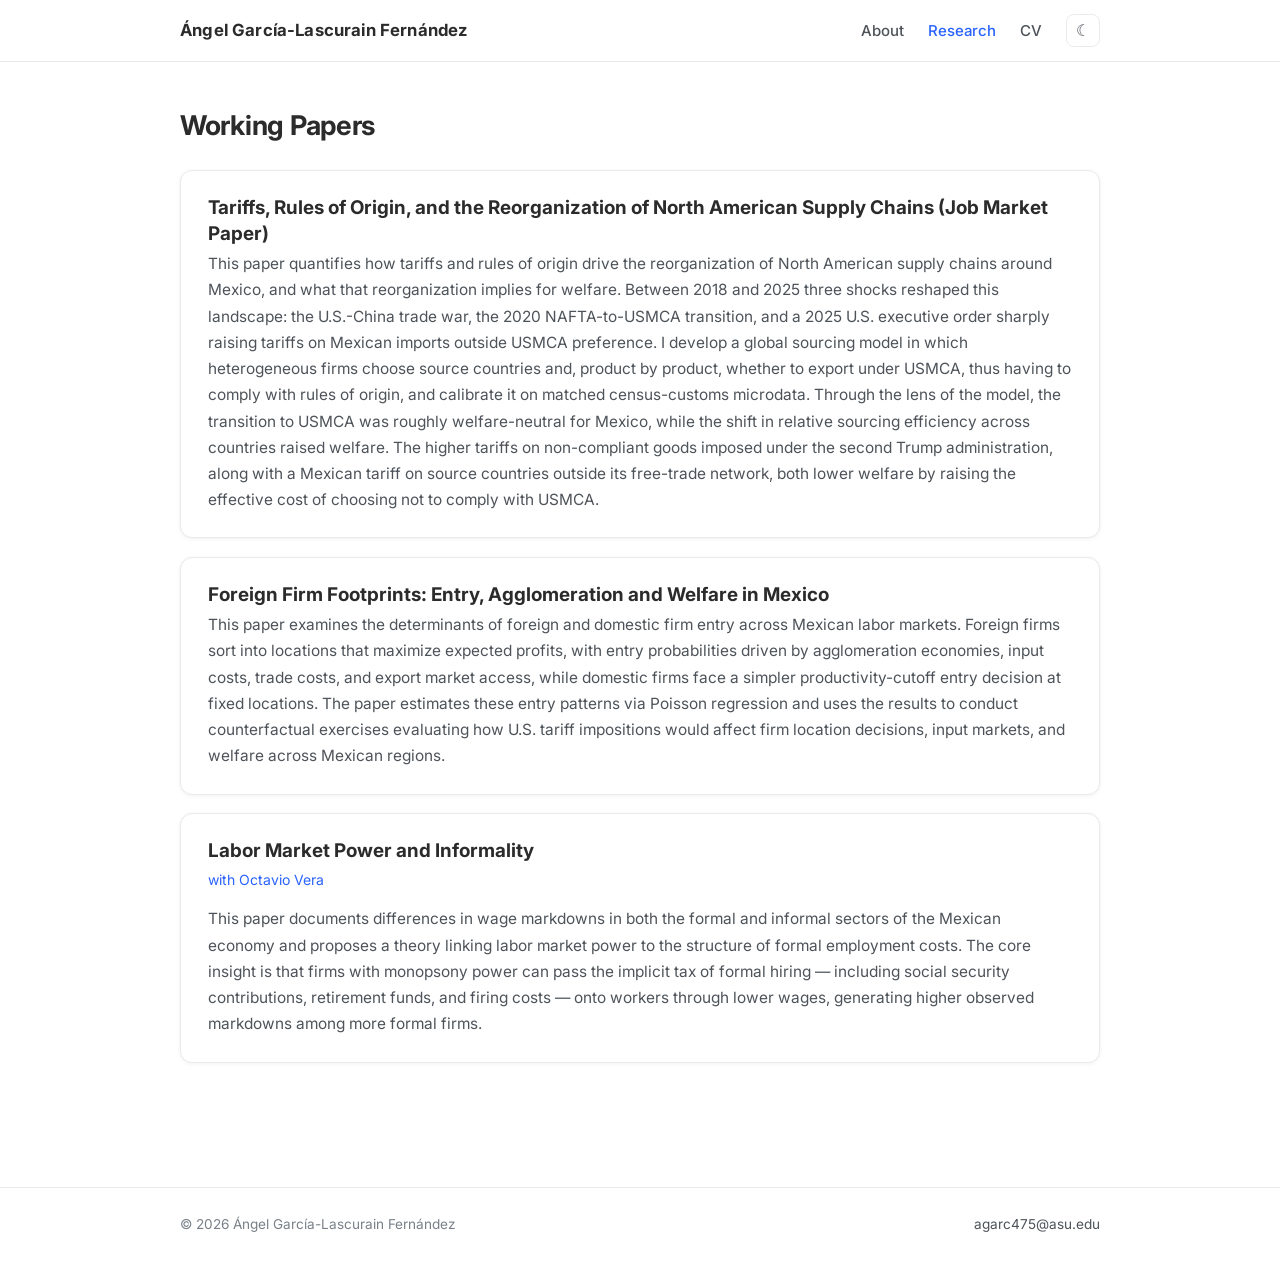
==== research.html @ 1fa1cadf "stuff" ====
<!DOCTYPE html>
<html lang="en">
<head>
<meta charset="utf-8">
<meta name="viewport" content="width=device-width, initial-scale=1">
<title>Research — Ángel García-Lascurain Fernández</title>
<meta name="description" content="Working papers and research by Ángel García-Lascurain Fernández: trade policy, supply chains, firm entry, and labor market informality in Mexico.">
<link rel="preconnect" href="https://fonts.googleapis.com">
<link rel="preconnect" href="https://fonts.gstatic.com" crossorigin>
<link href="https://fonts.googleapis.com/css2?family=Inter:wght@400;500;600;700&display=swap" rel="stylesheet">
<link rel="icon" type="image/png" href="assets/asu.png">
<link rel="stylesheet" href="style.css">
<script>
(function(){
  var t;
  try { t = localStorage.getItem("theme"); } catch(e) {}
  if (!t) t = window.matchMedia && window.matchMedia("(prefers-color-scheme: dark)").matches ? "dark" : "light";
  document.documentElement.setAttribute("data-theme", t);
})();
</script>
</head>
<body>

<header>
  <div class="nav-inner">
    <a class="brand" href="index.html">Ángel García-Lascurain Fernández</a>
    <nav>
      <a href="index.html">About</a>
      <a href="research.html" aria-current="page">Research</a>
      <a href="assets/Garcia-Lascurain_CV.pdf" target="_blank" rel="noopener">CV</a>
      <button class="theme-toggle" id="themeToggle" aria-label="Toggle dark mode">☾</button>
    </nav>
  </div>
</header>

<main>

  <section>
    <h2>Working Papers</h2>

    <div class="card">
      <h3>Tariffs, Rules of Origin, and the Reorganization of North American Supply Chains (Job Market Paper) </h3>
      <p class="abstract">This paper quantifies how tariffs and rules of origin drive the reorganization of North American supply chains around Mexico, and what that reorganization implies for welfare. Between 2018 and 2025 three shocks reshaped this landscape: the U.S.-China trade war, the 2020 NAFTA-to-USMCA transition, and a 2025 U.S. executive order sharply raising tariffs on Mexican imports outside USMCA preference. I develop a global sourcing model in which heterogeneous firms choose source countries and, product by product, whether to export under USMCA, thus having to comply with rules of origin, and calibrate it on matched census-customs microdata. Through the lens of the model, the transition to USMCA was roughly welfare-neutral for Mexico, while the shift in relative sourcing efficiency across countries raised welfare. The higher tariffs on non-compliant goods imposed under the second Trump administration, along with a Mexican tariff on source countries outside its free-trade network, both lower welfare by raising the effective cost of choosing not to comply with USMCA.</p>
    </div>

    <div class="card">
      <h3>Foreign Firm Footprints: Entry, Agglomeration and Welfare in Mexico</h3>
      <p class="abstract">This paper examines the determinants of foreign and domestic firm entry across Mexican labor markets. Foreign firms sort into locations that maximize expected profits, with entry probabilities driven by agglomeration economies, input costs, trade costs, and export market access, while domestic firms face a simpler productivity-cutoff entry decision at fixed locations. The paper estimates these entry patterns via Poisson regression and uses the results to conduct counterfactual exercises evaluating how U.S. tariff impositions would affect firm location decisions, input markets, and welfare across Mexican regions.</p>
    </div>

    <div class="card">
      <h3>Labor Market Power and Informality</h3>
      <p class="meta"><span class="co">with Octavio Vera</span></p>
      <p class="abstract">This paper documents differences in wage markdowns in both the formal and informal sectors of the Mexican economy and proposes a theory linking labor market power to the structure of formal employment costs. The core insight is that firms with monopsony power can pass the implicit tax of formal hiring — including social security contributions, retirement funds, and firing costs — onto workers through lower wages, generating higher observed markdowns among more formal firms.</p>
    </div>

  </section>

</main>

<footer>
  <div class="footer-inner">
    <span>© 2026 Ángel García-Lascurain Fernández</span>
    <span><a href="mailto:agarc475@asu.edu">agarc475@asu.edu</a></span>
  </div>
</footer>

<script>
document.getElementById("themeToggle").addEventListener("click", function () {
  var root = document.documentElement;
  var next = root.getAttribute("data-theme") === "dark" ? "light" : "dark";
  root.setAttribute("data-theme", next);
  try { localStorage.setItem("theme", next); } catch (e) {}
});
</script>

</body>
</html>
---- style.css ----
/* ===================================================================
   Ángel García-Lascurain Fernández — academic site
   Two-column intro (portrait beside bio), blue accent,
   interests/education columns, light & dark modes.
   =================================================================== */

:root {
  --bg: #ffffff;
  --surface: #ffffff;
  --surface-2: #f7f8fa;
  --ink: #2b2b2b;
  --ink-soft: #4d5359;
  --ink-faint: #798088;
  --accent: #2962ff;
  --accent-soft: #e8eeff;
  --rule: #e8eaed;
  --shadow: rgba(0, 0, 0, 0.06);
  --max: 60rem;
  --narrow: 46rem;
  --sans: "Inter", -apple-system, BlinkMacSystemFont, "Segoe UI", Roboto, sans-serif;
}

[data-theme="dark"] {
  --bg: #14161a;
  --surface: #1b1e24;
  --surface-2: #202430;
  --ink: #e8eaed;
  --ink-soft: #b4bac2;
  --ink-faint: #848b94;
  --accent: #6b93ff;
  --accent-soft: #202b4a;
  --rule: #2a2e36;
  --shadow: rgba(0, 0, 0, 0.35);
}

* { box-sizing: border-box; margin: 0; padding: 0; }

html { scroll-behavior: smooth; }

body {
  font-family: var(--sans);
  font-size: 1.0625rem;
  line-height: 1.7;
  color: var(--ink);
  background: var(--bg);
  -webkit-font-smoothing: antialiased;
  transition: background 200ms, color 200ms;
}

/* ---------- header / nav ---------- */

header {
  position: sticky;
  top: 0;
  z-index: 10;
  background: color-mix(in srgb, var(--bg) 90%, transparent);
  backdrop-filter: blur(10px);
  border-bottom: 1px solid var(--rule);
}

.nav-inner {
  max-width: var(--max);
  margin: 0 auto;
  padding: 0.85rem 1.25rem;
  display: flex;
  align-items: center;
  justify-content: space-between;
  gap: 1rem;
  flex-wrap: wrap;
}

.brand {
  font-size: 1.05rem;
  font-weight: 700;
  color: var(--ink);
  text-decoration: none;
  letter-spacing: 0.01em;
}

nav { display: flex; align-items: center; }

nav a {
  color: var(--ink-soft);
  text-decoration: none;
  font-size: 0.9375rem;
  font-weight: 500;
  margin-left: 1.5rem;
  transition: color 120ms;
}

nav a:hover { color: var(--accent); }

nav a[aria-current="page"] { color: var(--accent); }

.theme-toggle {
  margin-left: 1.5rem;
  background: none;
  border: 1px solid var(--rule);
  border-radius: 8px;
  width: 2.1rem;
  height: 2.1rem;
  display: inline-flex;
  align-items: center;
  justify-content: center;
  cursor: pointer;
  color: var(--ink-soft);
  font-size: 1rem;
  transition: color 120ms, border-color 120ms;
}

.theme-toggle:hover { color: var(--accent); border-color: var(--accent); }

/* ---------- intro (photo beside bio) ---------- */

.intro {
  display: grid;
  grid-template-columns: 18rem 1fr;
  gap: 3.2rem;
  align-items: stretch;
  padding-top: 3.6rem;
}

.intro-card { text-align: center; }

.profile-photo, .profile-monogram {
  width: 100%;
  max-width: 15.5rem;
  aspect-ratio: 3 / 4;
  object-fit: cover;
  border-radius: 10px;
  box-shadow: 0 4px 20px var(--shadow);
  margin-bottom: 1.35rem;
}

.profile-monogram {
  display: inline-flex;
  align-items: center;
  justify-content: center;
  font-size: 3.4rem;
  font-weight: 600;
  color: var(--accent);
  background: linear-gradient(135deg, var(--accent-soft), var(--surface-2));
  border: 1px solid var(--rule);
}

.intro-card h1 {
  font-size: 1.42rem;
  font-weight: 700;
  line-height: 1.3;
  text-wrap: balance;
  letter-spacing: -0.01em;
  margin-bottom: 0.45rem;
}

.intro-card h1 .nb { white-space: nowrap; }

.intro-card .role {
  font-size: 0.95rem;
  line-height: 1.5;
  color: var(--ink-soft);
}

.intro-card .org { font-size: 0.95rem; line-height: 1.5; margin-top: 0.1rem; }
.intro-card .org a { color: var(--accent); text-decoration: none; }
.intro-card .org a:hover { text-decoration: underline; }

.intro-links {
  display: flex;
  justify-content: center;
  flex-wrap: wrap;
  gap: 0.5rem;
  margin-top: 1.25rem;
}

.intro-links a {
  display: inline-flex;
  align-items: center;
  gap: 0.4rem;
  font-size: 0.85rem;
  font-weight: 500;
  color: var(--ink-soft);
  border: 1px solid var(--rule);
  border-radius: 7px;
  padding: 0.34rem 0.75rem;
  text-decoration: none;
  transition: color 120ms, border-color 120ms;
}

.intro-links a:hover { color: var(--accent); border-color: var(--accent); }

.intro-links svg { width: 0.9rem; height: 0.9rem; fill: currentColor; }

.intro-body {
  color: var(--ink-soft);
  border-left: 1px solid var(--rule);
  padding-left: 3.2rem;
  padding-top: 0.4rem;
}

.intro-body strong { color: var(--ink); }
.intro-body a { color: var(--accent); text-decoration: none; }
.intro-body a:hover { text-decoration: underline; }

/* ---------- layout ---------- */

main { max-width: var(--max); margin: 0 auto; padding: 0 1.25rem 4rem; }

section { padding: 2.6rem 0; border-top: 1px solid var(--rule); }

section:first-of-type { border-top: none; }

h2 {
  font-size: 1.7rem;
  font-weight: 700;
  letter-spacing: -0.01em;
  margin-bottom: 1.3rem;
}

.prose { color: var(--ink-soft); max-width: var(--narrow); }
.prose strong { color: var(--ink); }
p + p { margin-top: 0.9rem; }

a.inline { color: var(--accent); text-decoration: none; }
a.inline:hover { text-decoration: underline; }

/* ---------- interests / education columns ---------- */

#background .two-col { margin-top: 0; }

.two-col {
  display: grid;
  grid-template-columns: 1fr 1.3fr;
  gap: 2.5rem;
  margin-top: 2rem;
}

.two-col h3 {
  font-size: 1.15rem;
  font-weight: 700;
  margin-bottom: 0.8rem;
}

.interests { list-style: none; }

.interests li {
  color: var(--ink-soft);
  padding: 0.3rem 0 0.3rem 1.3rem;
  position: relative;
}

.interests li::before {
  content: "";
  position: absolute;
  left: 0;
  top: 0.95em;
  width: 0.45rem;
  height: 0.45rem;
  border-radius: 50%;
  background: var(--accent);
}

.edu { list-style: none; }

.edu li {
  display: flex;
  gap: 0.85rem;
  padding: 0.45rem 0;
  align-items: flex-start;
}

.edu svg {
  flex: 0 0 auto;
  width: 1.35rem;
  height: 1.35rem;
  fill: var(--accent);
  margin-top: 0.25rem;
}

.edu strong { display: block; line-height: 1.4; }

.edu span { color: var(--ink-faint); font-size: 0.9rem; }

/* ---------- paper cards ---------- */

.card {
  background: var(--surface);
  border: 1px solid var(--rule);
  border-radius: 12px;
  padding: 1.5rem 1.7rem;
  margin-bottom: 1.15rem;
  box-shadow: 0 1px 4px var(--shadow);
  transition: box-shadow 140ms, border-color 140ms;
}

.card:hover { box-shadow: 0 4px 14px var(--shadow); }

.card h3 {
  font-size: 1.18rem;
  font-weight: 700;
  line-height: 1.35;
  margin-bottom: 0.3rem;
}

.card h3 a { color: var(--ink); text-decoration: none; }
.card h3 a:hover { color: var(--accent); }

.card .meta { font-size: 0.875rem; color: var(--ink-faint); margin-bottom: 0.65rem; }
.card .meta .co { color: var(--accent); }

.card p.abstract { color: var(--ink-soft); font-size: 0.965rem; }

.card .links { margin-top: 0.9rem; display: flex; flex-wrap: wrap; gap: 0.6rem; }

.card .links a, .btn {
  display: inline-block;
  font-size: 0.82rem;
  font-weight: 600;
  letter-spacing: 0.02em;
  color: var(--accent);
  background: var(--accent-soft);
  border: 1px solid transparent;
  border-radius: 6px;
  padding: 0.28rem 0.8rem;
  text-decoration: none;
  transition: background 120ms, color 120ms;
}

.card .links a:hover, .btn:hover { background: var(--accent); color: #fff; }

.btn-primary {
  font-size: 0.95rem;
  padding: 0.6rem 1.4rem;
  color: #fff;
  background: var(--accent);
  border-radius: 8px;
}

.btn-primary:hover { filter: brightness(1.1); background: var(--accent); }

/* ---------- experience / cv entries ---------- */

.cv-entry {
  display: grid;
  grid-template-columns: 8.5rem 1fr;
  gap: 1.2rem;
  padding: 0.8rem 0;
  border-bottom: 1px solid var(--rule);
  max-width: var(--narrow);
}

.cv-entry:last-child { border-bottom: none; }

.cv-entry .when { color: var(--ink-faint); font-size: 0.875rem; padding-top: 0.2rem; }

.cv-entry .what strong { display: block; }

.cv-entry .what span { color: var(--ink-soft); font-size: 0.95rem; }

/* ---------- contact ---------- */

.contact-list { list-style: none; max-width: var(--narrow); }

.contact-list li {
  display: flex;
  align-items: center;
  gap: 0.8rem;
  padding: 0.4rem 0;
  color: var(--ink-soft);
}

.contact-list svg { width: 1.15rem; height: 1.15rem; fill: var(--accent); flex: 0 0 auto; }

.contact-list a { color: var(--accent); text-decoration: none; }
.contact-list a:hover { text-decoration: underline; }

/* ---------- footer ---------- */

footer { border-top: 1px solid var(--rule); }

.footer-inner {
  max-width: var(--max);
  margin: 0 auto;
  padding: 1.6rem 1.25rem;
  font-size: 0.85rem;
  color: var(--ink-faint);
  display: flex;
  justify-content: space-between;
  flex-wrap: wrap;
  gap: 0.5rem;
}

.footer-inner a { color: var(--ink-soft); text-decoration: none; }
.footer-inner a:hover { color: var(--accent); }

/* ---------- responsive ---------- */

@media (max-width: 860px) {
  .intro { grid-template-columns: 1fr; gap: 2rem; padding-top: 2.6rem; }
  .intro-body { border-left: none; padding-left: 0; }
  .profile-photo, .profile-monogram { max-width: 13rem; }
}

@media (max-width: 680px) {
  .intro-card h1 { font-size: 1.45rem; }
  .two-col { grid-template-columns: 1fr; gap: 1.8rem; }
  .cv-entry { grid-template-columns: 1fr; gap: 0.1rem; }
  nav a { margin-left: 1rem; }
  .theme-toggle { margin-left: 1rem; }
}
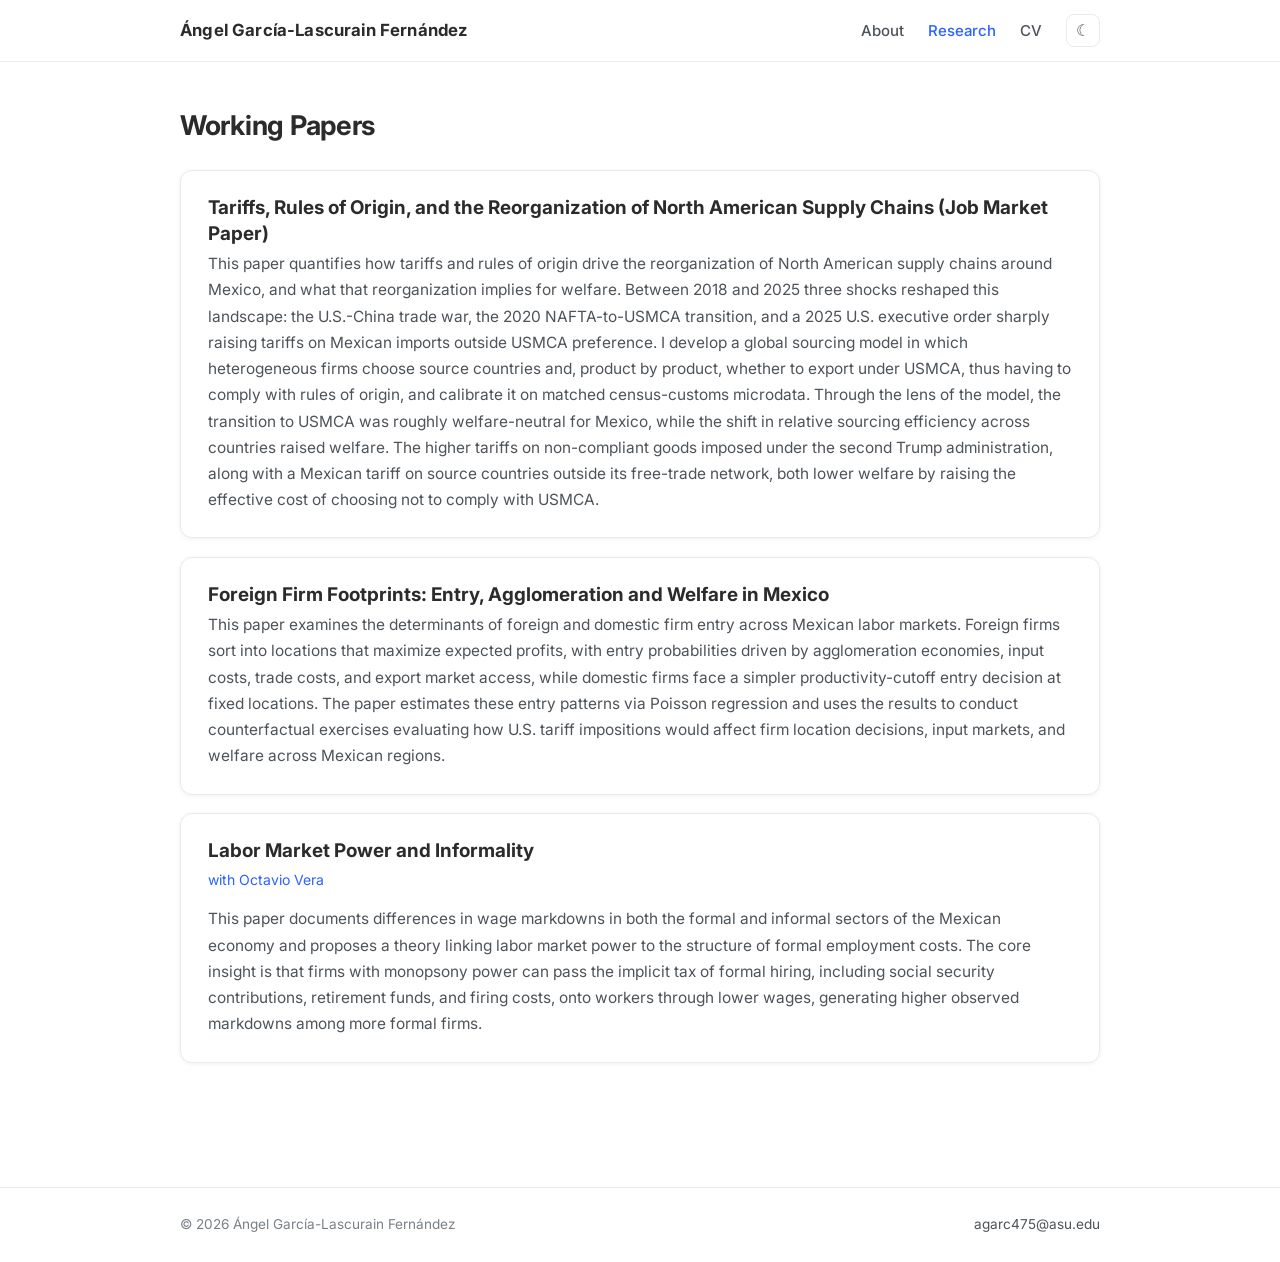
==== commit f4d1c9ac: "changes" ====
--- a/research.html
+++ b/research.html
@@ -51,7 +51,7 @@
     <div class="card">
       <h3>Labor Market Power and Informality</h3>
       <p class="meta"><span class="co">with Octavio Vera</span></p>
-      <p class="abstract">This paper documents differences in wage markdowns in both the formal and informal sectors of the Mexican economy and proposes a theory linking labor market power to the structure of formal employment costs. The core insight is that firms with monopsony power can pass the implicit tax of formal hiring — including social security contributions, retirement funds, and firing costs — onto workers through lower wages, generating higher observed markdowns among more formal firms.</p>
+      <p class="abstract">This paper documents differences in wage markdowns in both the formal and informal sectors of the Mexican economy and proposes a theory linking labor market power to the structure of formal employment costs. The core insight is that firms with monopsony power can pass the implicit tax of formal hiring, including social security contributions, retirement funds, and firing costs, onto workers through lower wages, generating higher observed markdowns among more formal firms.</p>
     </div>
 
   </section>
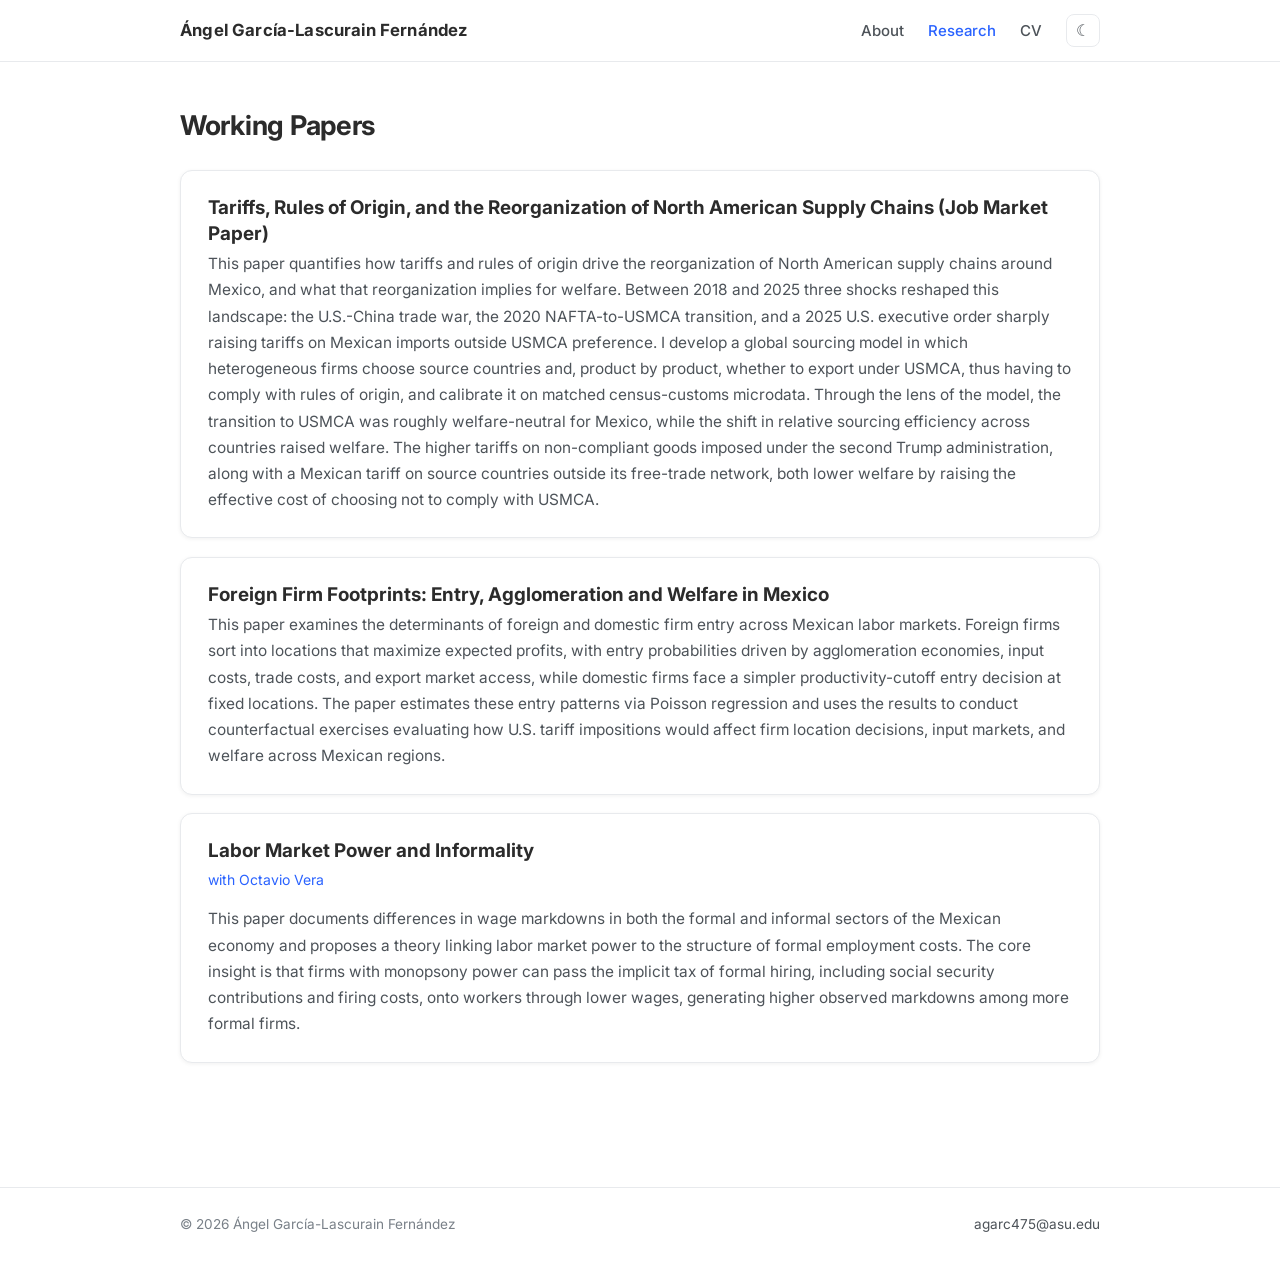
==== commit c306e00e: "change" ====
--- a/research.html
+++ b/research.html
@@ -51,7 +51,7 @@
     <div class="card">
       <h3>Labor Market Power and Informality</h3>
       <p class="meta"><span class="co">with Octavio Vera</span></p>
-      <p class="abstract">This paper documents differences in wage markdowns in both the formal and informal sectors of the Mexican economy and proposes a theory linking labor market power to the structure of formal employment costs. The core insight is that firms with monopsony power can pass the implicit tax of formal hiring, including social security contributions, retirement funds, and firing costs, onto workers through lower wages, generating higher observed markdowns among more formal firms.</p>
+      <p class="abstract">This paper documents differences in wage markdowns in both the formal and informal sectors of the Mexican economy and proposes a theory linking labor market power to the structure of formal employment costs. The core insight is that firms with monopsony power can pass the implicit tax of formal hiring, including social security contributions and firing costs, onto workers through lower wages, generating higher observed markdowns among more formal firms.</p>
     </div>
 
   </section>
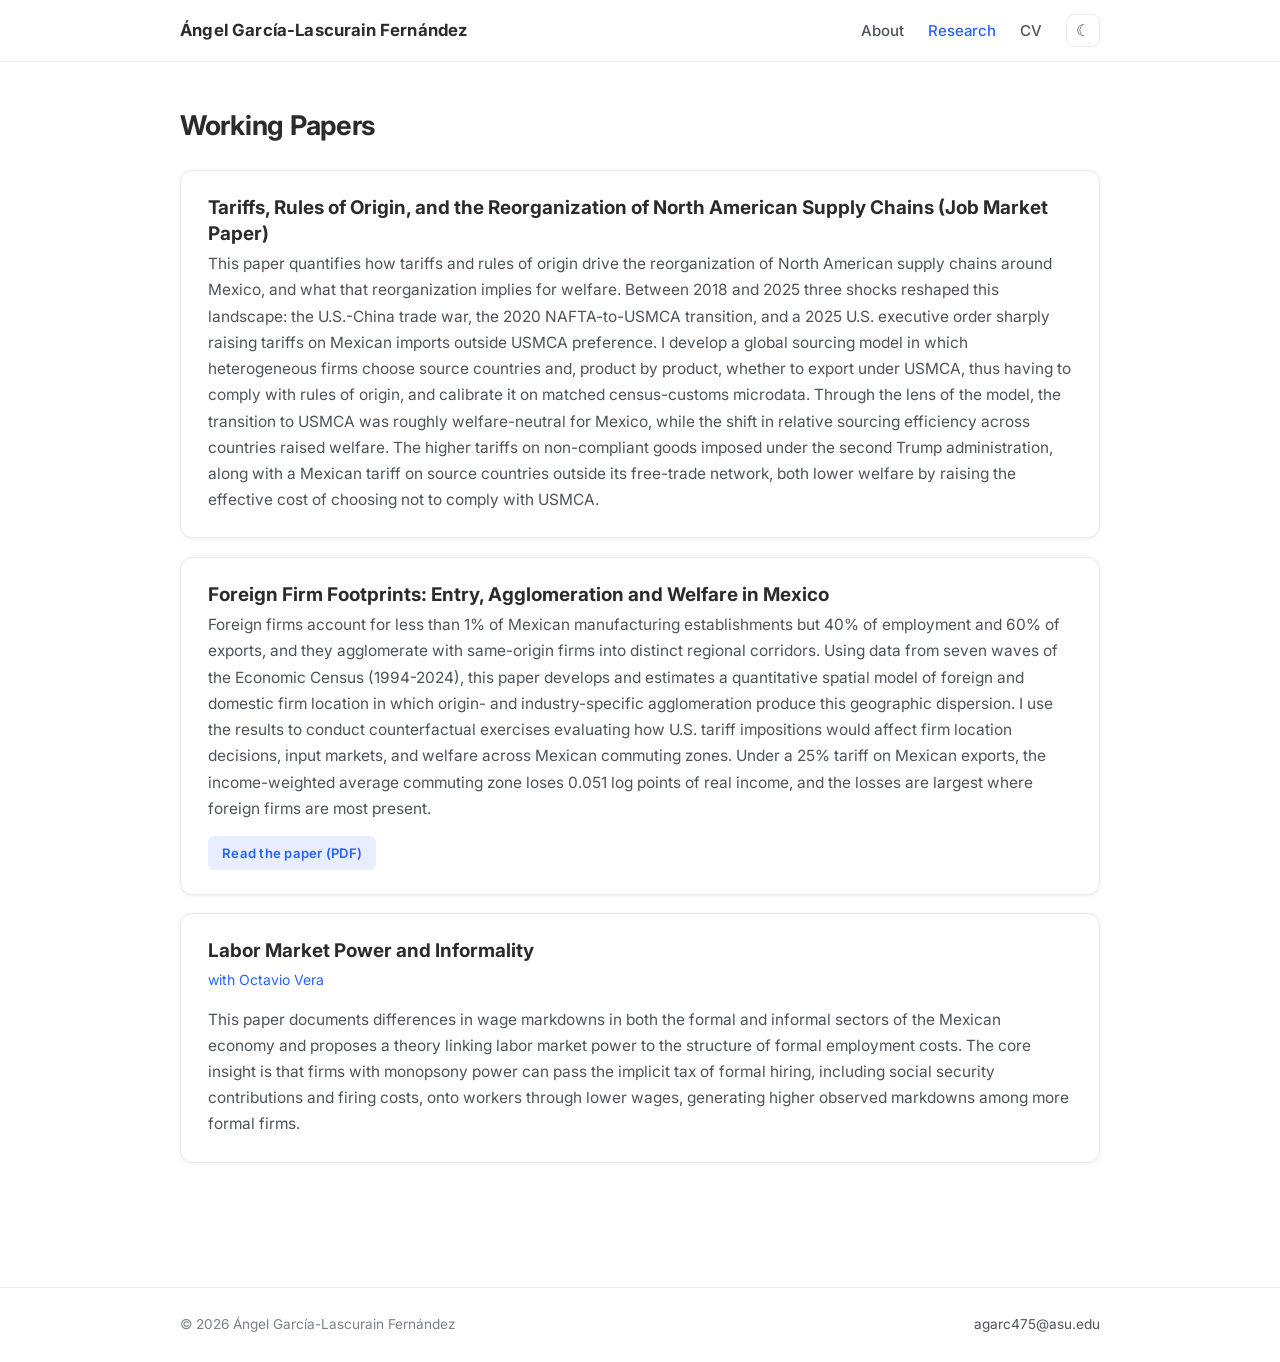
==== commit 7c4cf6f1: "Link Foreign Firm Footprints paper from research page Add the October 2026 draft to assets and link " ====
--- a/research.html
+++ b/research.html
@@ -45,7 +45,8 @@
 
     <div class="card">
       <h3>Foreign Firm Footprints: Entry, Agglomeration and Welfare in Mexico</h3>
-      <p class="abstract">This paper examines the determinants of foreign and domestic firm entry across Mexican labor markets. Foreign firms sort into locations that maximize expected profits, with entry probabilities driven by agglomeration economies, input costs, trade costs, and export market access, while domestic firms face a simpler productivity-cutoff entry decision at fixed locations. The paper estimates these entry patterns via Poisson regression and uses the results to conduct counterfactual exercises evaluating how U.S. tariff impositions would affect firm location decisions, input markets, and welfare across Mexican regions.</p>
+      <p class="abstract">Foreign firms account for less than 1% of Mexican manufacturing establishments but 40% of employment and 60% of exports, and they agglomerate with same-origin firms into distinct regional corridors. Using data from seven waves of the Economic Census (1994-2024), this paper develops and estimates a quantitative spatial model of foreign and domestic firm location in which origin- and industry-specific agglomeration produce this geographic dispersion. I use the results to conduct counterfactual exercises evaluating how U.S. tariff impositions would affect firm location decisions, input markets, and welfare across Mexican commuting zones. Under a 25% tariff on Mexican exports, the income-weighted average commuting zone loses 0.051 log points of real income, and the losses are largest where foreign firms are most present.</p>
+      <div class="links"><a href="assets/Garcia-Lascurain_Foreign_Firm_Footprints.pdf" target="_blank" rel="noopener">Read the paper (PDF)</a></div>
     </div>
 
     <div class="card">
--- a/style.css
+++ b/style.css
@@ -35,6 +35,18 @@
 
 * { box-sizing: border-box; margin: 0; padding: 0; }
 
+.visually-hidden {
+  position: absolute;
+  width: 1px;
+  height: 1px;
+  padding: 0;
+  margin: -1px;
+  overflow: hidden;
+  clip: rect(0 0 0 0);
+  white-space: nowrap;
+  border: 0;
+}
+
 html { scroll-behavior: smooth; }
 
 body {
@@ -114,9 +126,9 @@
 
 .intro {
   display: grid;
-  grid-template-columns: 18rem 1fr;
+  grid-template-columns: 15.5rem 1fr;
   gap: 3.2rem;
-  align-items: stretch;
+  align-items: center;
   padding-top: 3.6rem;
 }
 
@@ -129,7 +141,7 @@
   object-fit: cover;
   border-radius: 10px;
   box-shadow: 0 4px 20px var(--shadow);
-  margin-bottom: 1.35rem;
+  margin-bottom: 1.1rem;
 }
 
 .profile-monogram {
@@ -143,33 +155,22 @@
   border: 1px solid var(--rule);
 }
 
-.intro-card h1 {
-  font-size: 1.42rem;
-  font-weight: 700;
-  line-height: 1.3;
-  text-wrap: balance;
-  letter-spacing: -0.01em;
-  margin-bottom: 0.45rem;
-}
-
-.intro-card h1 .nb { white-space: nowrap; }
-
-.intro-card .role {
-  font-size: 0.95rem;
-  line-height: 1.5;
-  color: var(--ink-soft);
-}
-
-.intro-card .org { font-size: 0.95rem; line-height: 1.5; margin-top: 0.1rem; }
-.intro-card .org a { color: var(--accent); text-decoration: none; }
-.intro-card .org a:hover { text-decoration: underline; }
+.intro-body .sub {
+  font-size: 1.15rem;
+  font-weight: 500;
+  color: var(--ink);
+  margin-bottom: 1.25rem;
+}
+
+.intro-body .sub a { color: var(--accent); text-decoration: none; }
+.intro-body .sub a:hover { text-decoration: underline; }
 
 .intro-links {
   display: flex;
   justify-content: center;
   flex-wrap: wrap;
   gap: 0.5rem;
-  margin-top: 1.25rem;
+  margin-top: 0;
 }
 
 .intro-links a {
@@ -194,7 +195,8 @@
   color: var(--ink-soft);
   border-left: 1px solid var(--rule);
   padding-left: 3.2rem;
-  padding-top: 0.4rem;
+  font-size: 1.05rem;
+  line-height: 1.75;
 }
 
 .intro-body strong { color: var(--ink); }
@@ -401,7 +403,6 @@
 }
 
 @media (max-width: 680px) {
-  .intro-card h1 { font-size: 1.45rem; }
   .two-col { grid-template-columns: 1fr; gap: 1.8rem; }
   .cv-entry { grid-template-columns: 1fr; gap: 0.1rem; }
   nav a { margin-left: 1rem; }
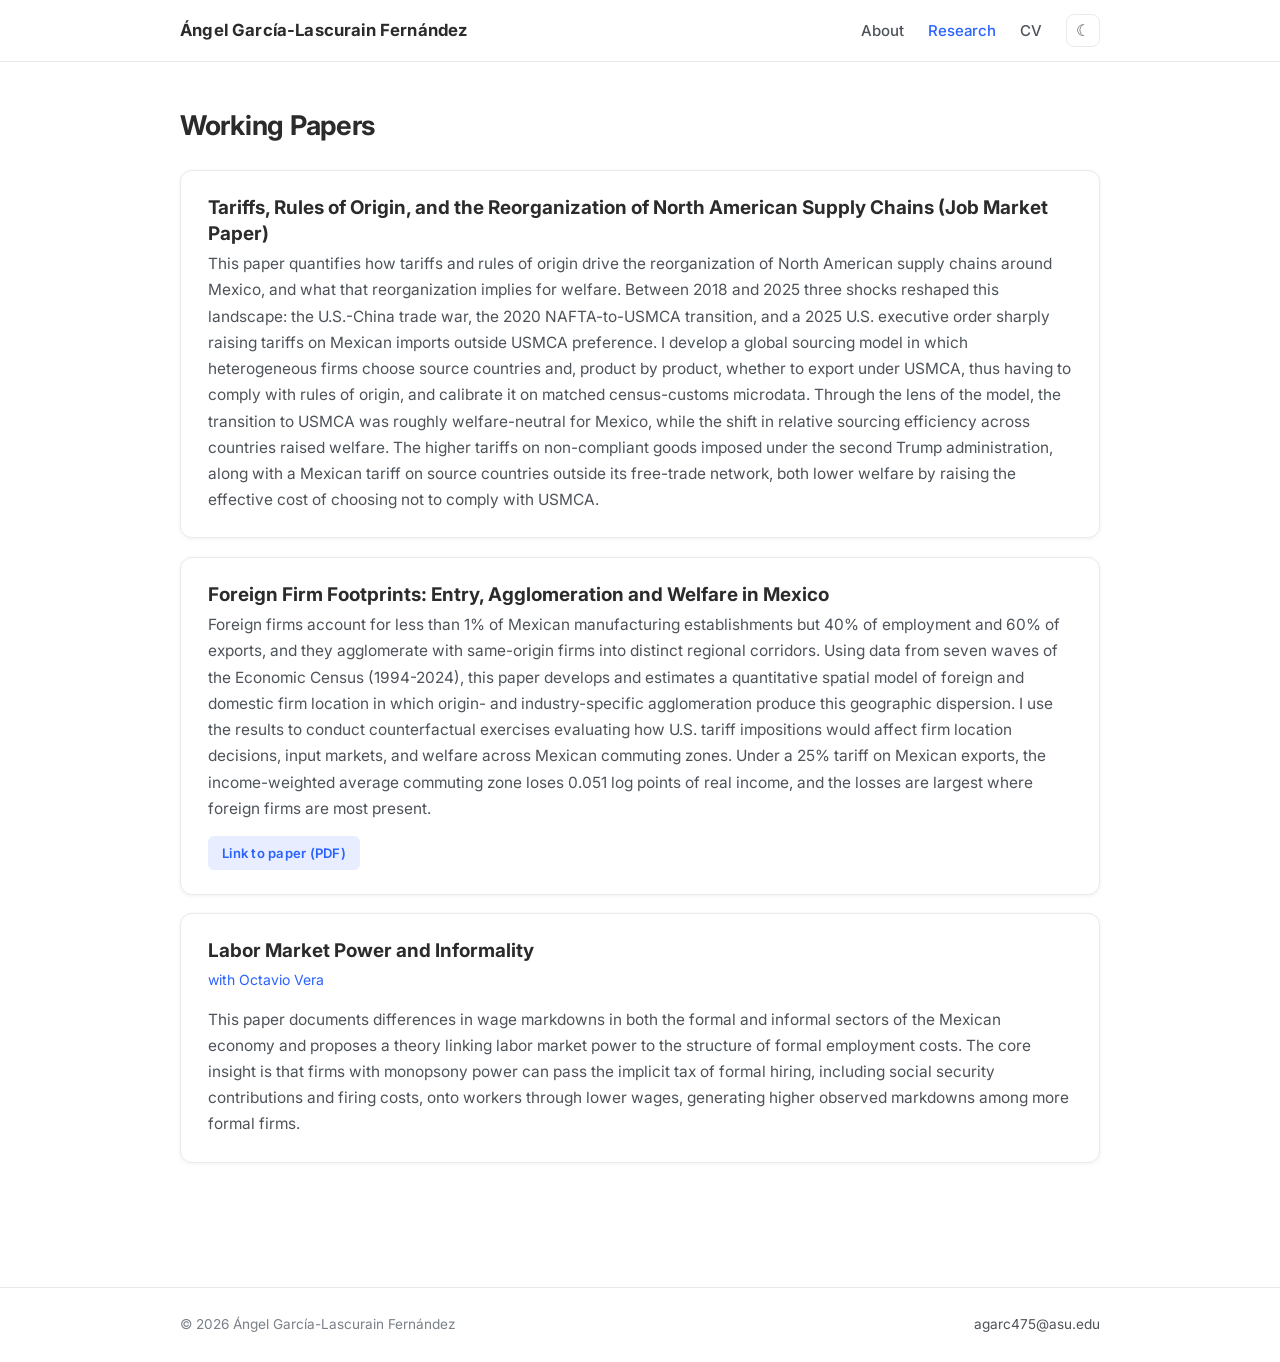
==== commit 0ea3339b: ".." ====
--- a/research.html
+++ b/research.html
@@ -46,7 +46,7 @@
     <div class="card">
       <h3>Foreign Firm Footprints: Entry, Agglomeration and Welfare in Mexico</h3>
       <p class="abstract">Foreign firms account for less than 1% of Mexican manufacturing establishments but 40% of employment and 60% of exports, and they agglomerate with same-origin firms into distinct regional corridors. Using data from seven waves of the Economic Census (1994-2024), this paper develops and estimates a quantitative spatial model of foreign and domestic firm location in which origin- and industry-specific agglomeration produce this geographic dispersion. I use the results to conduct counterfactual exercises evaluating how U.S. tariff impositions would affect firm location decisions, input markets, and welfare across Mexican commuting zones. Under a 25% tariff on Mexican exports, the income-weighted average commuting zone loses 0.051 log points of real income, and the losses are largest where foreign firms are most present.</p>
-      <div class="links"><a href="assets/Garcia-Lascurain_Foreign_Firm_Footprints.pdf" target="_blank" rel="noopener">Read the paper (PDF)</a></div>
+      <div class="links"><a href="assets/Garcia-Lascurain_Foreign_Firm_Footprints.pdf" target="_blank" rel="noopener">Link to paper (PDF)</a></div>
     </div>
 
     <div class="card">
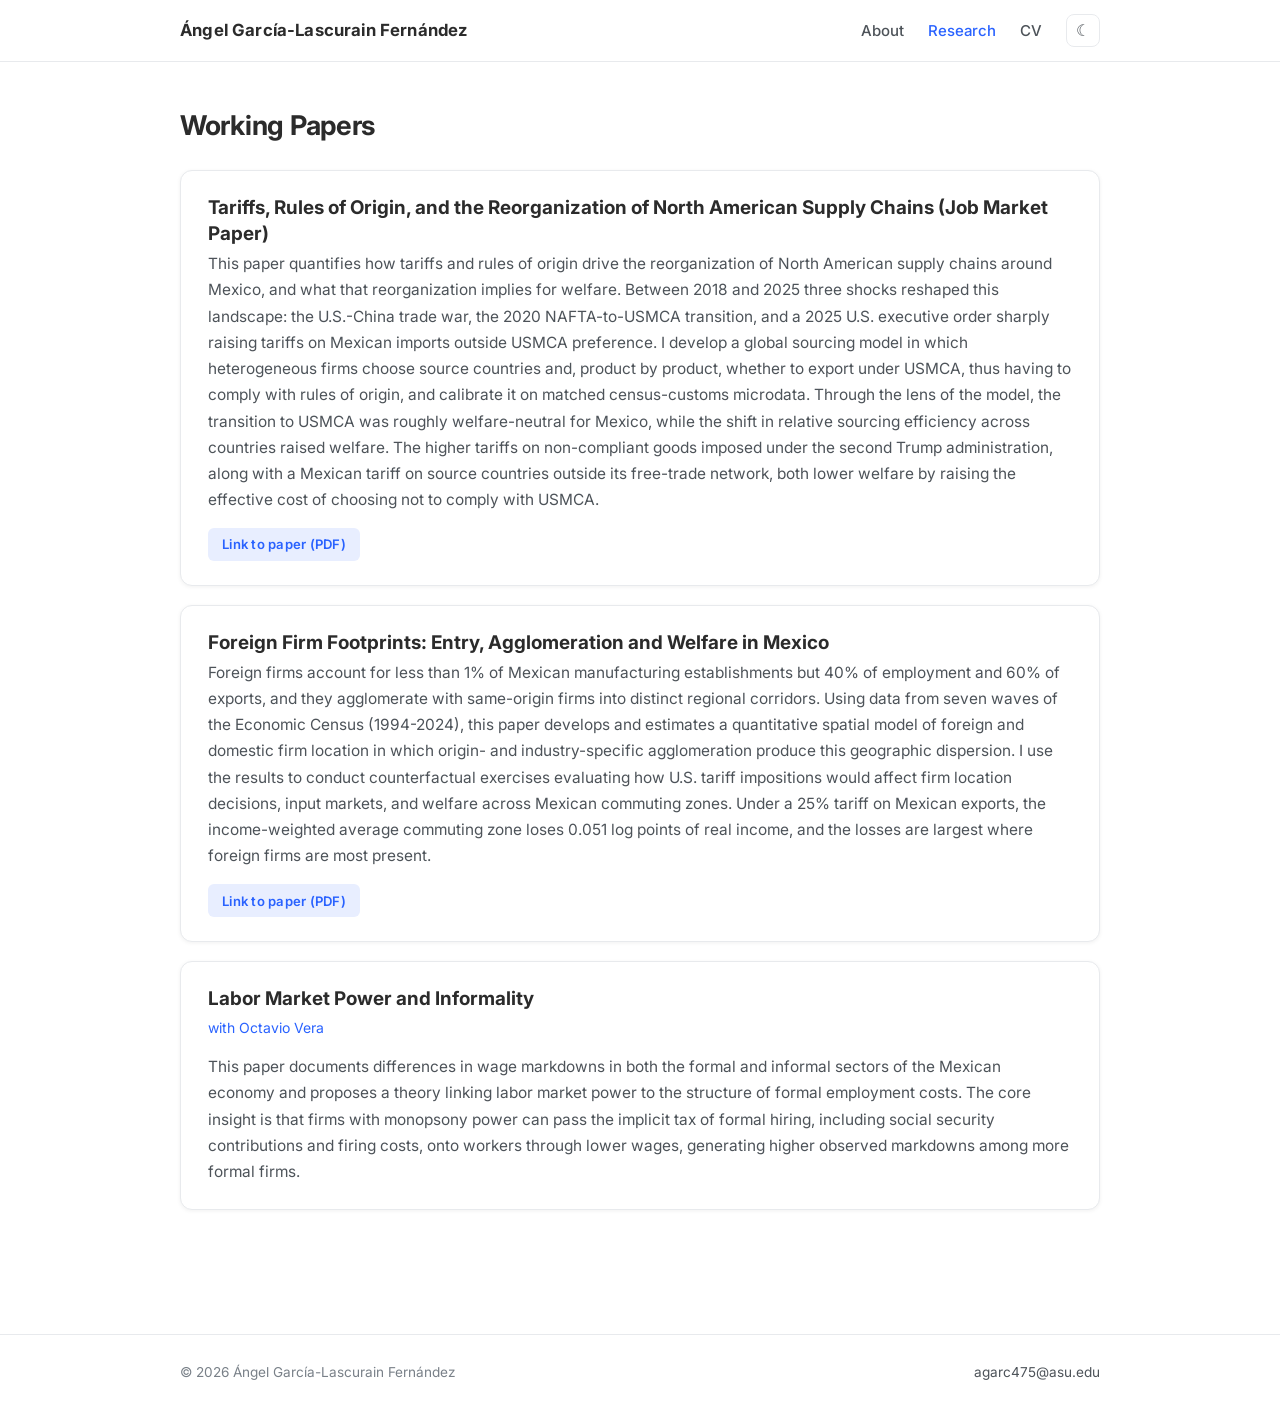
==== commit 2a908201: "upload JMP" ====
--- a/research.html
+++ b/research.html
@@ -41,6 +41,7 @@
     <div class="card">
       <h3>Tariffs, Rules of Origin, and the Reorganization of North American Supply Chains (Job Market Paper) </h3>
       <p class="abstract">This paper quantifies how tariffs and rules of origin drive the reorganization of North American supply chains around Mexico, and what that reorganization implies for welfare. Between 2018 and 2025 three shocks reshaped this landscape: the U.S.-China trade war, the 2020 NAFTA-to-USMCA transition, and a 2025 U.S. executive order sharply raising tariffs on Mexican imports outside USMCA preference. I develop a global sourcing model in which heterogeneous firms choose source countries and, product by product, whether to export under USMCA, thus having to comply with rules of origin, and calibrate it on matched census-customs microdata. Through the lens of the model, the transition to USMCA was roughly welfare-neutral for Mexico, while the shift in relative sourcing efficiency across countries raised welfare. The higher tariffs on non-compliant goods imposed under the second Trump administration, along with a Mexican tariff on source countries outside its free-trade network, both lower welfare by raising the effective cost of choosing not to comply with USMCA.</p>
+      <div class="links"><a href="assets/Garcia-Lascurain_Tariffs_Rules_of_Origin.pdf" target="_blank" rel="noopener">Link to paper (PDF)</a></div>
     </div>
 
     <div class="card">
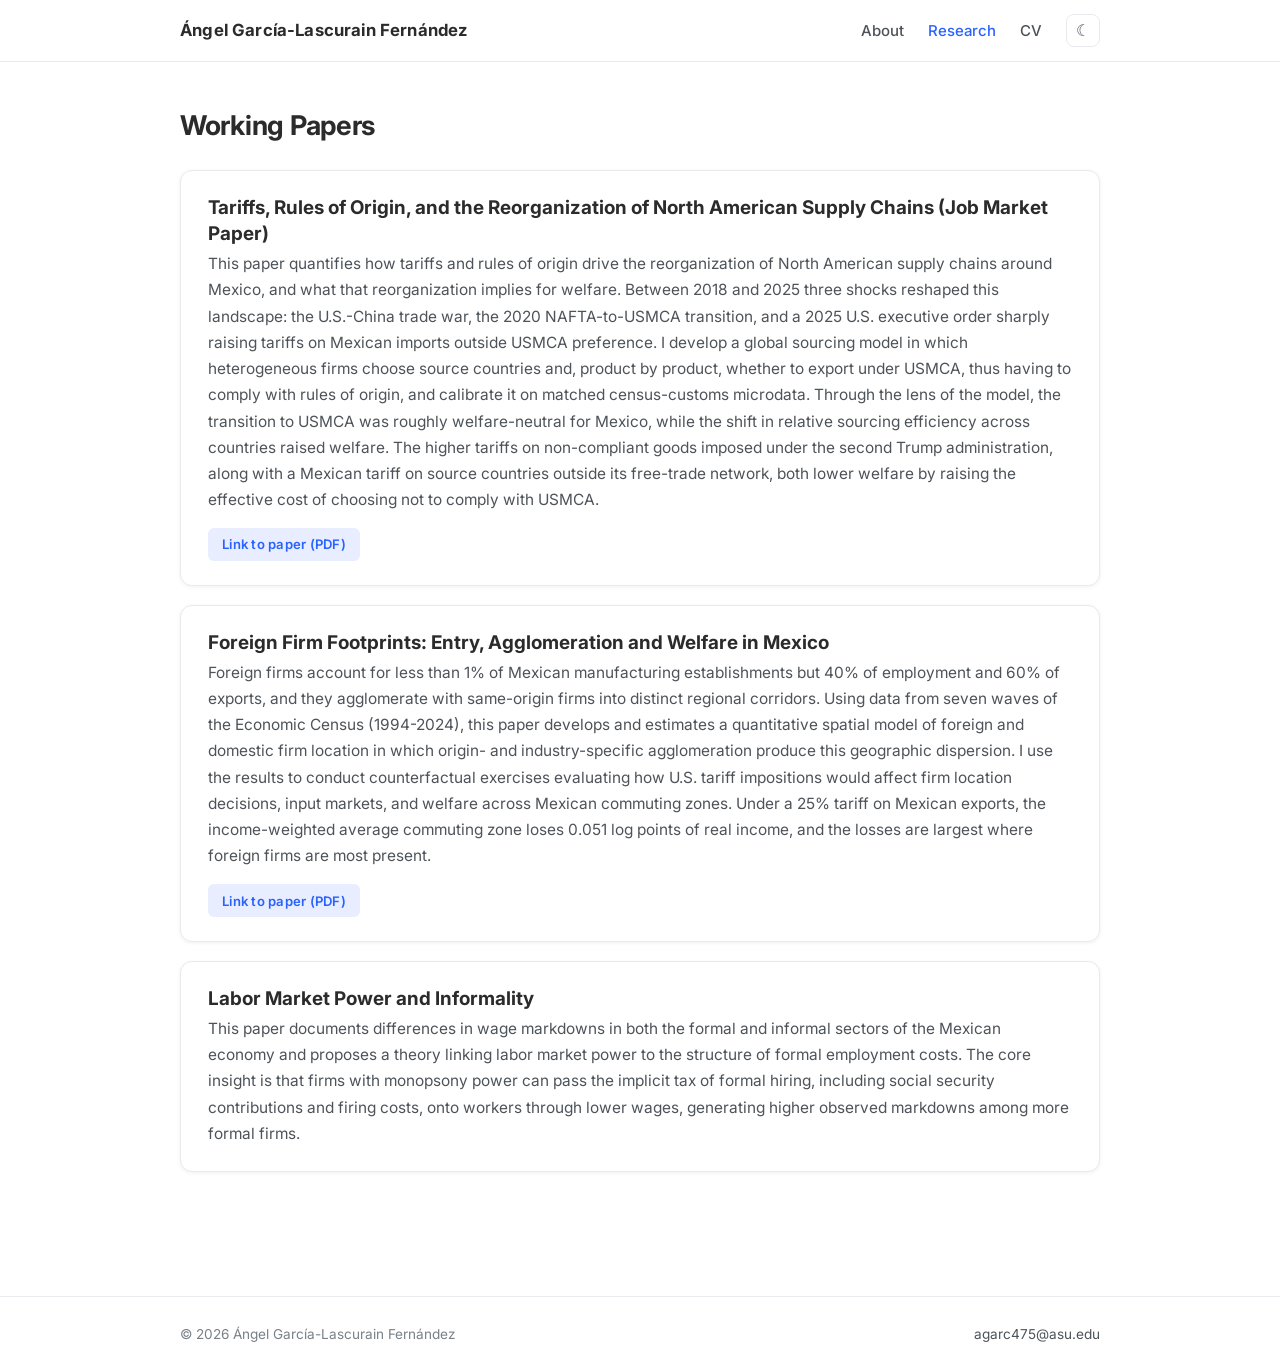
==== commit 097e26bb: "changes" ====
--- a/research.html
+++ b/research.html
@@ -52,7 +52,6 @@
 
     <div class="card">
       <h3>Labor Market Power and Informality</h3>
-      <p class="meta"><span class="co">with Octavio Vera</span></p>
       <p class="abstract">This paper documents differences in wage markdowns in both the formal and informal sectors of the Mexican economy and proposes a theory linking labor market power to the structure of formal employment costs. The core insight is that firms with monopsony power can pass the implicit tax of formal hiring, including social security contributions and firing costs, onto workers through lower wages, generating higher observed markdowns among more formal firms.</p>
     </div>
 
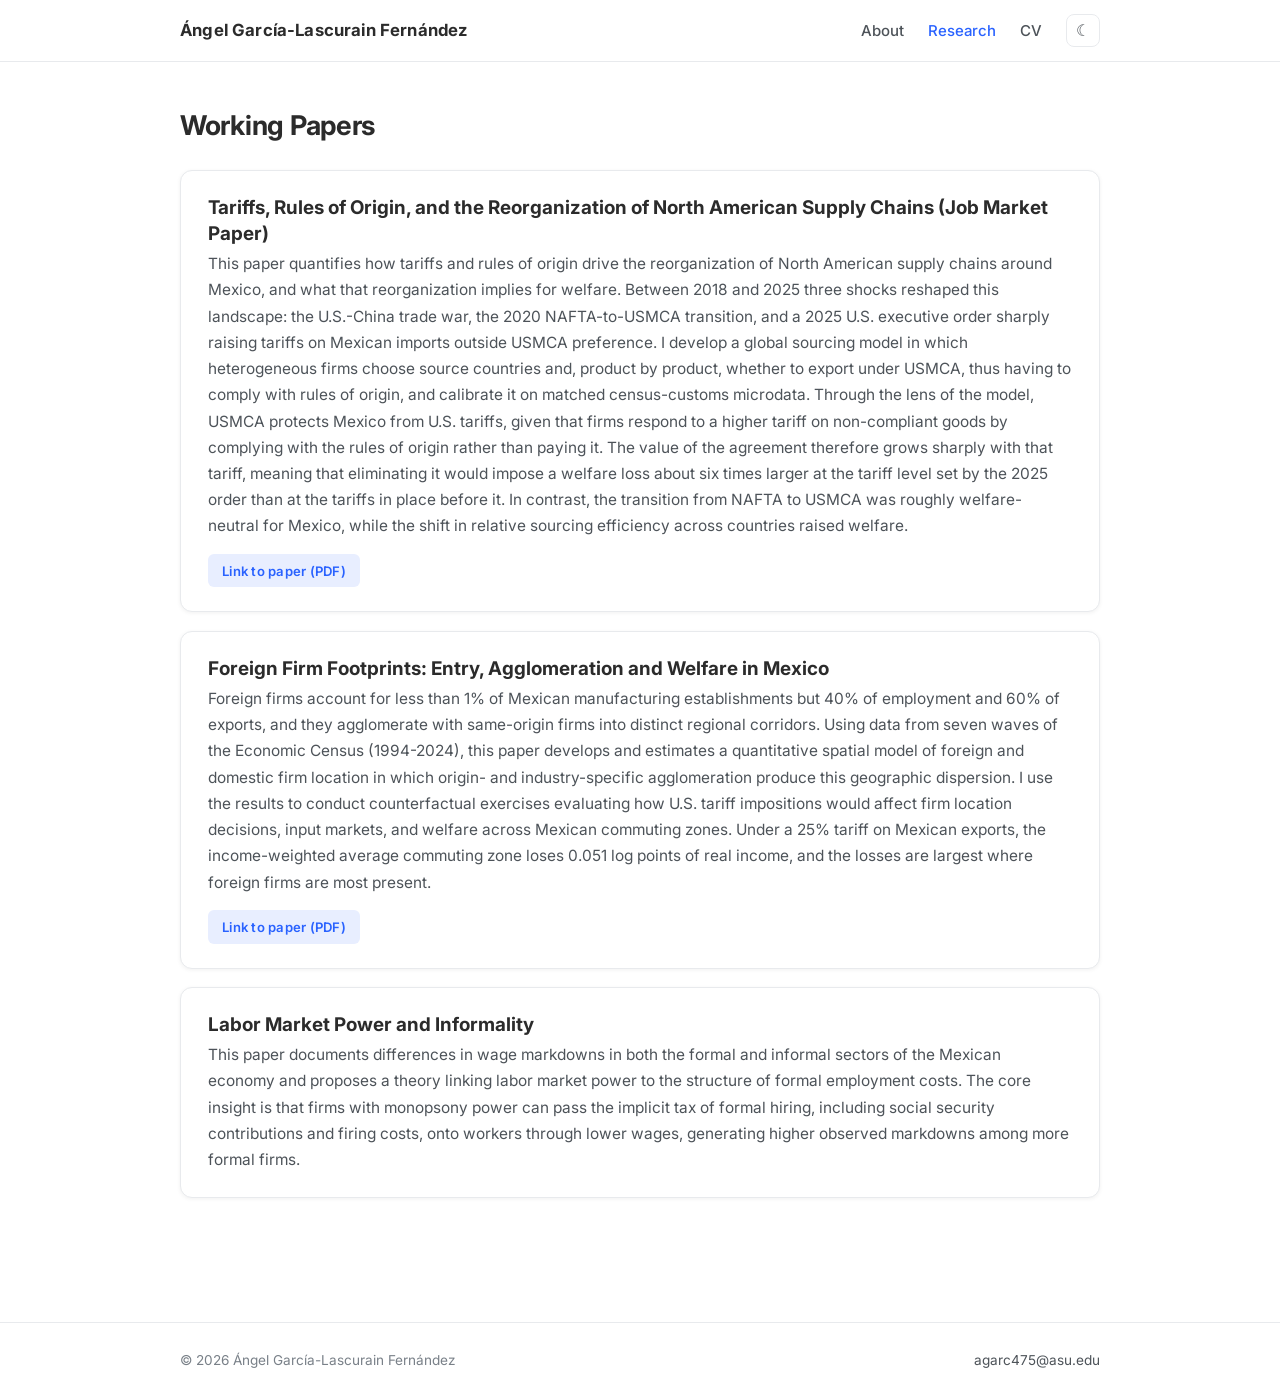
==== commit 359b090c: "Update CV and fix filename typo breaking the CV link Replace the CV with the freshly compiled build " ====
--- a/research.html
+++ b/research.html
@@ -40,7 +40,7 @@
 
     <div class="card">
       <h3>Tariffs, Rules of Origin, and the Reorganization of North American Supply Chains (Job Market Paper) </h3>
-      <p class="abstract">This paper quantifies how tariffs and rules of origin drive the reorganization of North American supply chains around Mexico, and what that reorganization implies for welfare. Between 2018 and 2025 three shocks reshaped this landscape: the U.S.-China trade war, the 2020 NAFTA-to-USMCA transition, and a 2025 U.S. executive order sharply raising tariffs on Mexican imports outside USMCA preference. I develop a global sourcing model in which heterogeneous firms choose source countries and, product by product, whether to export under USMCA, thus having to comply with rules of origin, and calibrate it on matched census-customs microdata. Through the lens of the model, the transition to USMCA was roughly welfare-neutral for Mexico, while the shift in relative sourcing efficiency across countries raised welfare. The higher tariffs on non-compliant goods imposed under the second Trump administration, along with a Mexican tariff on source countries outside its free-trade network, both lower welfare by raising the effective cost of choosing not to comply with USMCA.</p>
+      <p class="abstract">This paper quantifies how tariffs and rules of origin drive the reorganization of North American supply chains around Mexico, and what that reorganization implies for welfare. Between 2018 and 2025 three shocks reshaped this landscape: the U.S.-China trade war, the 2020 NAFTA-to-USMCA transition, and a 2025 U.S. executive order sharply raising tariffs on Mexican imports outside USMCA preference. I develop a global sourcing model in which heterogeneous firms choose source countries and, product by product, whether to export under USMCA, thus having to comply with rules of origin, and calibrate it on matched census-customs microdata. Through the lens of the model, USMCA protects Mexico from U.S. tariffs, given that firms respond to a higher tariff on non-compliant goods by complying with the rules of origin rather than paying it. The value of the agreement therefore grows sharply with that tariff, meaning that eliminating it would impose a welfare loss about six times larger at the tariff level set by the 2025 order than at the tariffs in place before it. In contrast, the transition from NAFTA to USMCA was roughly welfare-neutral for Mexico, while the shift in relative sourcing efficiency across countries raised welfare.</p>
       <div class="links"><a href="assets/Garcia-Lascurain_Tariffs_Rules_of_Origin.pdf" target="_blank" rel="noopener">Link to paper (PDF)</a></div>
     </div>
 
